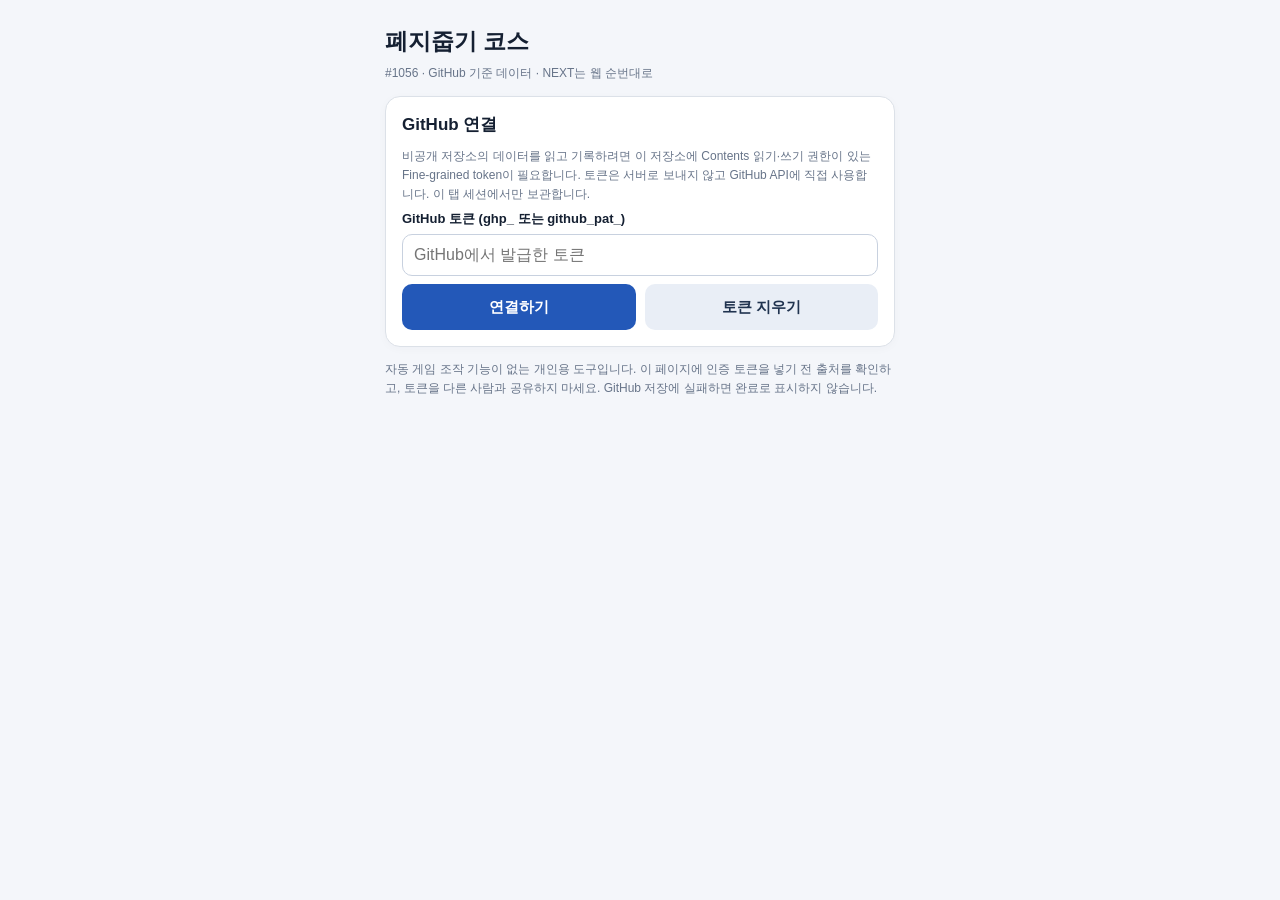
==== index.html @ 21594676 "puzzle-of-z web: hide missing entries and renumber route live while retaining original GitHub event " ====
<!doctype html>
<html lang="ko">
<head>
<meta charset="utf-8">
<meta name="viewport" content="width=device-width,initial-scale=1,viewport-fit=cover">
<meta name="theme-color" content="#142032">
<title>퍼즐 오브 Z · 폐지줍기</title>
<style>
:root {color-scheme:light;--bg:#f4f6fa;--ink:#152032;--muted:#677489;--line:#dce1e8;--accent:#2358b8;--danger:#b33838;--ok:#177449}
* {box-sizing:border-box} body {margin:0;background:var(--bg);color:var(--ink);font:16px/1.45 -apple-system,BlinkMacSystemFont,"Apple SD Gothic Neo",sans-serif}
main {max-width:540px;margin:0 auto;padding:18px 15px 90px} h1{font-size:23px;margin:7px 0 4px} h2{font-size:17px;margin:0 0 10px} p{margin:7px 0}
.muted,small{color:var(--muted);font-size:12px} .panel {background:white;border:1px solid var(--line);border-radius:15px;padding:16px;margin:13px 0;box-shadow:0 2px 10px #10204007}
label {display:block;font-size:13px;font-weight:600;margin-bottom:5px} input,select{width:100%;padding:11px;font-size:16px;border:1px solid #c8d1df;border-radius:10px;background:#fff;color:#182231}
button {cursor:pointer;border:0;border-radius:10px;padding:13px 10px;font-size:15px;font-weight:650;background:var(--accent);color:white;min-height:46px}
button:disabled{opacity:.45;cursor:default} button.secondary{background:#e9eef6;color:#20334f} button.danger{background:#b63f45} button.green{background:#177449}
button.outline{border:1px solid #c5cfdb;background:white;color:#223852}
.row{display:flex;gap:9px;align-items:center} .row>*{flex:1;min-width:0}.col{display:flex;flex-direction:column;gap:6px}
#loginBox input{margin-bottom:8px} #app{display:none}.headerrow{display:flex;justify-content:space-between;gap:5px;align-items:baseline}
.displaynum{font-size:44px;font-weight:790;line-height:1.08;font-variant-numeric:tabular-nums}
.coordinate-grid{display:grid;grid-template-columns:1fr 1fr;gap:10px;margin:13px 0}
.coordinate-grid>div{background:#f1f4fa;border-radius:12px;text-align:center;padding:11px 5px}
.coordinate-grid b{display:block;font-size:42px;font-variant-numeric:tabular-nums;letter-spacing:-1px}
.coordinate-grid span{font-size:13px;color:var(--muted)}
.next-preview{display:flex;align-items:center;justify-content:space-between;gap:8px;padding:10px 12px;margin:9px 0 13px;border:1px solid #dce4ef;border-radius:10px;background:#f7f9fc;color:#40536b;font-variant-numeric:tabular-nums}
.next-preview-label{font-size:12px;font-weight:650;white-space:nowrap}
.next-preview-coords{font-size:15px;font-weight:700;letter-spacing:.1px;text-align:right}
.inforow{display:flex;gap:7px;flex-wrap:wrap;font-size:13px;color:#334962}
.pill{padding:4px 9px;background:#e9eef6;border-radius:99px}
#statusText{font-size:13px;color:#475c74;min-height:20px}
.message{padding:10px;border-radius:10px;background:#eaf1fa;margin:11px 0;font-size:13px;white-space:pre-wrap;word-break:break-word}
.message.error{background:#ffeaea;color:#922b2b} .message.good{background:#e7f7ec;color:#145a30}
input[type=number]{font-variant-numeric:tabular-nums}
details{margin-top:12px} summary{cursor:pointer;font-weight:650;padding:6px 0}
fieldset{border:0;margin:0;padding:0} fieldset:disabled{opacity:.4}
.help{font-size:12px;color:var(--muted);line-height:1.55}
#signedInAs{font-size:12px;color:var(--muted)}.spacer{height:5px} .badge{background:#f0eee6;border-radius:6px;padding:3px 8px;font-size:12px}

.tabbar{display:grid;grid-template-columns:1fr 1fr;gap:8px;margin-top:14px}
.tabbar button{background:#e1e7f0;color:#304461}
.tabbar button.active{background:#2358b8;color:white}
.scout-band-grid{display:grid;grid-template-columns:repeat(5,minmax(0,1fr));gap:8px;margin-top:8px}
.scout-band-grid button{font-size:18px;padding:8px 2px;background:#e9eef6;color:#223852}
.scout-band-grid button.active{background:#2358b8;color:#fff}
.scout-section{margin:16px 0 20px}.scout-section h3{margin:0 0 7px;font-size:17px;padding:9px 0;border-bottom:1px solid var(--line)}
.scout-list{list-style:none;padding:0;margin:0}
.scout-list li{display:flex;align-items:center;justify-content:space-between;gap:10px;border-bottom:1px solid #ecf0f4;padding:10px 2px;font-variant-numeric:tabular-nums}
.scout-list li:last-child{border-bottom:0}
.scout-coord{font-size:16px;font-weight:650}
.scout-detail{font-size:12px;color:var(--muted);text-align:right;overflow-wrap:anywhere}
.scout-subtle{color:var(--muted);font-size:13px;padding:10px 0}
@media(max-width:360px){.coordinate-grid b{font-size:35px}button{font-size:14px;padding:11px 6px}}
</style>
</head>
<body>
<main>
<header><h1>폐지줍기 코스</h1><p class="muted">#1056 · GitHub 기준 데이터 · NEXT는 웹 순번대로</p></header>
<section class="panel" id="loginBox">
 <h2>GitHub 연결</h2>
 <p class="help">비공개 저장소의 데이터를 읽고 기록하려면 이 저장소에 Contents 읽기·쓰기 권한이 있는 Fine-grained token이 필요합니다. 토큰은 서버로 보내지 않고 GitHub API에 직접 사용합니다. 이 탭 세션에서만 보관합니다.</p>
 <label for="token">GitHub 토큰 (ghp_ 또는 github_pat_)</label>
 <input id="token" type="password" placeholder="GitHub에서 발급한 토큰" autocomplete="off" spellcheck="false">
 <div class="row"><button id="login">연결하기</button><button id="forget" class="secondary">토큰 지우기</button></div>
 <div id="loginMsg" class="message" style="display:none"></div>
</section>
<section id="app">
 <nav class="tabbar" aria-label="페이지 선택">
  <button type="button" id="tabRaid" class="active" aria-pressed="true">출정 코스</button>
  <button type="button" id="tabScout" aria-pressed="false">Y구간 수색</button>
 </nav>
 <section class="panel" id="coursePanel">
  <div class="headerrow"><h2>출정 코스</h2><span id="signedInAs"></span></div>
  <label for="courseSelect">코스 선택</label>
  <select id="courseSelect"></select>
  <p id="courseInfo" class="muted"></p>
  <div class="row"><button id="reload" class="secondary">GitHub 새로고침</button><button id="logout" class="outline">연결 해제</button></div>
 </section>
 <section class="panel" id="raidPanel">
  <div class="headerrow">
   <span class="muted">웹 진행 순번</span>
   <span class="badge" id="targetStatus">대기</span>
  </div>
  <div class="headerrow" style="margin-top:3px">
   <strong class="displaynum" id="stepNumber">—</strong>
   <span id="stepTotal" class="muted"></span>
  </div>
  <div class="coordinate-grid">
   <div><span>X 좌표</span><b id="xVal">—</b></div>
   <div><span>Y 좌표</span><b id="yVal">—</b></div>
  </div>
  <div class="inforow">
   <span class="pill" id="star">★—</span>
   <span class="pill" id="distance">거리 —</span>
  </div>
  <p class="muted" id="targetName"></p>
  <div class="next-preview" id="nextPreview" aria-label="다음 순번의 좌표 미리보기">
   <span id="nextPreviewLabel" class="next-preview-label">다음 좌표</span>
   <span id="nextPreviewCoords" class="next-preview-coords">—</span>
  </div>
  <div class="row" style="margin:15px 0">
   <button class="green" id="attacked">공격 완료</button>
   <button class="danger" id="missing">실종</button>
  </div>
  <div class="row">
   <button class="secondary" id="prev">이전</button>
   <button id="next">NEXT</button>
  </div>
  <p class="help">NEXT와 이전은 진행 위치만 저장하고 공격으로 기록하지 않습니다. 실종으로 보고하면 해당 좌표는 즉시 목록에서 제외되고 순번이 자동 정리됩니다. 공격 완료·실종은 GitHub 저장 후 다음 좌표로 이동합니다.</p>
  <details><summary>원하는 웹 순번으로 이동</summary>
   <div class="row"><input id="gotoNumber" type="number" min="1" inputmode="numeric" placeholder="웹 순번"><button id="go">이동</button></div>
  </details>
 </section>
 <section class="panel" id="scoutPanel" style="display:none">
  <h2>Y구간 수색 목록</h2>
  <p class="help">숫자 0~9로 수색 구간을 선택합니다. 각 구간은 Y 20단위로 구분하고, 구간 안에서는 X 오름차순으로 표시합니다. 목록을 보는 것만으로 수색 완료 처리하지 않습니다.</p>
  <label id="scoutBandTitle">수색 구간 선택</label>
  <div id="scoutBands" class="scout-band-grid" role="group" aria-labelledby="scoutBandTitle"></div>
  <p class="muted" id="scoutBandRange"></p>
  <div class="row" style="margin-top:10px">
   <button id="scoutRefresh" class="secondary">목록 새로고침</button>
   <button id="newFromScout">새 농장 등록</button>
  </div>
  <p id="scoutSummary" class="muted"></p>
  <label style="display:flex;gap:8px;align-items:center;font-weight:400;margin:10px 0">
   <input id="scoutShowMissing" type="checkbox" style="width:auto">
   실종 농장도 참고용으로 표시
  </label>
  <div id="scoutList"></div>
 </section>
 <section class="panel" id="registerPanel" style="display:none">
  <h2>새 농장 등록 / 기존 농장 갱신</h2>
  <p class="help">같은 서버에서 정확히 일치하는 닉네임이 하나라면 기존 ID의 좌표 이동으로 자동 갱신합니다. 가까운 좌표도 중복을 확인해 갱신하며, 다른 닉네임의 이웃 농장은 별개로 등록합니다. 신규 농장은 다음 코스 생성 시 반영됩니다.</p>
  <div class="row"><div><label for="newX">X</label><input id="newX" type="number" min="0" max="1023" inputmode="numeric"></div>
  <div><label for="newY">Y</label><input id="newY" type="number" min="0" max="1023" inputmode="numeric"></div></div>
  <div class="row" style="margin-top:8px"><div><label for="newStar">별 등급</label><select id="newStar"><option value="0">★0</option><option value="1">★1</option><option value="2">★2</option><option value="3">★3</option></select></div>
  <div><label for="newDist">거리 (선택)</label><input id="newDist" type="number" min="0" inputmode="numeric" placeholder="자동 추정"></div></div>
  <label for="newName" style="margin-top:8px">닉네임 (선택)</label><input id="newName" placeholder="게임 화면과 정확히 동일하게">
  <details><summary>생산건물 자원량 입력 (선택)</summary>
   <div class="col"><label for="newFood">식량</label><input id="newFood" placeholder="예: 800K"></div>
   <div class="col"><label for="newIron">철</label><input id="newIron" placeholder="예: 90K"></div>
   <div class="col"><label for="newOil">기름</label><input id="newOil" placeholder="예: 23.4K"></div>
   <p class="help">창고 자원과 나무는 제외. 미입력 수치는 추측하지 않습니다.</p>
  </details>
  <button id="register" style="width:100%;margin-top:12px" class="secondary">GitHub에 등록 / 갱신</button>
 </section>
 <div id="statusText"></div>
</section>
<div id="message" class="message" style="display:none"></div>
<p class="help">자동 게임 조작 기능이 없는 개인용 도구입니다. 이 페이지에 인증 토큰을 넣기 전 출처를 확인하고, 토큰을 다른 사람과 공유하지 마세요. GitHub 저장에 실패하면 완료로 표시하지 않습니다.</p>
</main>
<script>
"use strict";
(function(){
const OWNER="JHBahk",REPO="soxl-soxs-trading",BRANCH="game/puzzle-of-z-raid-log",ROOT="game/puzzle-of-z/";
const PATHS={targets:ROOT+"targets.json",config:ROOT+"current-course.json",progress:ROOT+"course-progress.json"};
const $=id=>document.getElementById(id);
let token=sessionStorage.getItem("pz_token")||"", targets=null,config=null,progress=null, route=null,step=1,busy=false,viewMode="raid",scoutIndex=null;
const apiBase="https://api.github.com/repos/"+OWNER+"/"+REPO+"/contents/";
function message(s,kind){const el=$("message");el.textContent=s;el.className="message "+(kind||"");el.style.display="block";}
function loginMessage(s,kind){const el=$("loginMsg");el.textContent=s;el.className="message "+(kind||"");el.style.display="block";}
function kstNow(){const d=new Date(Date.now()+9*3600000);return d.toISOString().slice(0,19)+"+09:00";}
function todayKST(){return kstNow().slice(0,10)}
function bytesFromBase64(b){const binary=atob(b.replace(/\s/g,""));const out=new Uint8Array(binary.length);for(let i=0;i<binary.length;i++)out[i]=binary.charCodeAt(i);return new TextDecoder().decode(out);}
function toBase64(txt){const bytes=new TextEncoder().encode(txt);let binary="";for(let i=0;i<bytes.length;i+=16384)binary+=String.fromCharCode.apply(null,bytes.subarray(i,i+16384));return btoa(binary);}
async function req(path,opts){
 const res=await fetch(apiBase+path+(opts.method==="GET"?"?ref="+encodeURIComponent(BRANCH):""),{
 method:opts.method,
 headers:{"Accept":"application/vnd.github+json","Authorization":"Bearer "+token,"X-GitHub-Api-Version":"2022-11-28","Content-Type":"application/json"},
 body:opts.body?JSON.stringify(opts.body):undefined,
 cache:"no-store"
 });
 if(!res.ok){let err="HTTP "+res.status;try{const detail=await res.json();err+=" "+String(detail.message||"").slice(0,220);}catch(e){};throw Error(err+(res.status===409?" / 다른 곳에서 갱신됐습니다. 새로고침 후 다시 실행하세요.":""));}
 return res.json();
}
async function read(path){const v=await req(path,{method:"GET"});if(typeof v.content!=="string")throw Error("GitHub 파일 형식이 예상과 다릅니다: "+path);return {sha:v.sha,value:JSON.parse(bytesFromBase64(v.content))};}
async function update(path,oldSha,value,summary){
 const resp=await req(path,{method:"PUT",body:{message:"puzzle-of-z web: "+summary,content:toBase64(JSON.stringify(value,null,2)+"\n"),sha:oldSha,branch:BRANCH}});
 if(!resp.content||!resp.commit)throw Error("GitHub 응답에 저장 확인 정보가 없습니다.");
 const check=await read(path);
 if(check.sha!==resp.content.sha)throw Error("저장 뒤 다른 변경을 감지했습니다. 새로고침해주세요.");
 return check;
}
function active(){if(!config)return null;return config.routes.find(r=>r.route_id===route?.route_id);}
function currentData(atStep=step){
 if(!targets||!route||atStep<1||atStep>route.web_order_numbers.length)return null;
 const oldNumber=route.web_order_numbers[atStep-1];
 const history=targets.value.recommendation_history.find(h=>h.route_id===route.route_id);
 if(!history)throw Error("기존 추천 기록이 없습니다: "+route.route_id);
 const entry=history.numbered_targets.find(e=>e.number===oldNumber);
 if(!entry)throw Error("코스 번호가 일치하지 않습니다: "+oldNumber);
 const target=targets.value.targets.find(t=>t.id===entry.target_id);
 if(!target)throw Error("대상 ID를 찾을 수 없습니다: "+entry.target_id);
 return {oldNumber,entry,target,history};
}
function availableWebSteps(){
 if(!targets||!route)return [];
 const h=targets.value.recommendation_history.find(item=>item.route_id===route.route_id);
 if(!h)return [];
 const skipped=new Set((h.skipped_targets||[]).filter(s=>!s.invalidated).map(s=>s.number));
 const byNumber=new Map(h.numbered_targets.map(item=>[item.number,item.target_id]));
 const byId=new Map(targets.value.targets.map(t=>[t.id,t]));
 return route.web_order_numbers.map((n,i)=>({number:n,rawStep:i+1})).filter(item=>{
  const t=byId.get(byNumber.get(item.number));
  return t&&t.coordinate_status!=="missing_at_last_known_location"&&t.coordinate_status!=="excluded_active_player"&&!t.excluded_from_raid_recommendations&&!skipped.has(item.number);
 }).map(item=>item.rawStep);
}
function nearestVisibleStep(rawStep){
 const valid=availableWebSteps();
 return valid.find(n=>n>=rawStep)||valid[valid.length-1]||1;
}
function nextVisibleStep(rawStep){
 return availableWebSteps().find(n=>n>rawStep)||null;
}
function prevVisibleStep(rawStep){
 const before=availableWebSteps().filter(n=>n<rawStep);
 return before.length?before[before.length-1]:null;
}
function displayedStep(rawStep){
 const position=availableWebSteps().indexOf(rawStep);
 return position===-1?null:position+1;
}
function status(d){
 if(d.target.coordinate_status==="missing_at_last_known_location"||d.history.skipped_targets?.some(x=>x.number===d.oldNumber))return "실종";
 if(d.target.excluded_from_raid_recommendations||d.target.coordinate_status==="excluded_active_player")return "활동 유저";
 if(d.history.completed_targets?.some(x=>x.number===d.oldNumber&&!x.invalidated))return "공격 완료";
 return "미진행";
}
function render(){
 const valid=availableWebSteps();
 if(!valid.length){
  $("stepNumber").textContent="—";$("stepTotal").textContent="/ 0";
  $("xVal").textContent="—";$("yVal").textContent="—";
  $("targetStatus").textContent="코스 완료";$("nextPreviewLabel").textContent="다음 좌표";$("nextPreviewCoords").textContent="없음";
  $("attacked").disabled=true;$("missing").disabled=true;$("prev").disabled=true;$("next").disabled=true;
  $("courseInfo").textContent="이 코스에 남은 대상이 없습니다.";
  return;
 }
 if(!valid.includes(step))step=nearestVisibleStep(step);
 const d=currentData();if(!d)return;
 const shown=valid.indexOf(step)+1;
 $("stepNumber").textContent=String(shown);$("stepTotal").textContent="/ "+valid.length;
 $("xVal").textContent=d.target.x;$("yVal").textContent=d.target.y;
 $("star").textContent="★"+(d.target.star_tier??d.entry.star_tier??0);
 $("distance").textContent="거리 "+(d.target.distance??"—");
 $("targetName").textContent=d.target.nickname?d.target.nickname+" · "+d.target.id:d.target.id;
 const nextRaw=valid[shown]??null;
 const upcoming=nextRaw?currentData(nextRaw):null;
 $("nextPreviewLabel").textContent=upcoming?"다음 "+(shown+1)+"번":"마지막 좌표";
 $("nextPreviewCoords").textContent=upcoming?"X "+upcoming.target.x+" · Y "+upcoming.target.y:"다음 좌표 없음";
 $("targetStatus").textContent=status(d);
 $("attacked").disabled=busy||status(d)!=="미진행";
 $("missing").disabled=busy||status(d)==="실종"||status(d)==="활동 유저";
 $("prev").disabled=busy||shown<=1;$("next").disabled=busy||shown>=valid.length;
 $("courseInfo").textContent="웹 순번 "+shown+" / "+valid.length+" · 실종·활동 유저는 자동 제외";
 $("statusText").textContent="GitHub와 동기화됨 · NEXT는 공격이 아님";
 $("go").disabled=busy;$("register").disabled=busy;$("reload").disabled=busy;
}
function setBusy(v){busy=v;const d=targets&&route?currentData():null;if(d)render();$("login").disabled=v;}
function showApp(){ $("app").style.display="block";$("loginBox").style.display="none"; }
function setTab(mode){
 viewMode=mode==="scout"?"scout":"raid";
 $("tabRaid").classList.toggle("active",viewMode==="raid");
 $("tabScout").classList.toggle("active",viewMode==="scout");
 $("tabRaid").setAttribute("aria-pressed",String(viewMode==="raid"));
 $("tabScout").setAttribute("aria-pressed",String(viewMode==="scout"));
 $("coursePanel").style.display=viewMode==="raid"?"block":"none";
 $("raidPanel").style.display=viewMode==="raid"?"block":"none";
 $("scoutPanel").style.display=viewMode==="scout"?"block":"none";
 $("registerPanel").style.display=viewMode==="scout"?"block":"none";
 if(viewMode==="scout")renderScout();
}
function scoutBounds(index){
 if(!Number.isInteger(index)||index<0||index>9)throw Error("수색 구간은 0~9입니다.");
 const start=index*100+1;
 return [start,index===9?1023:(index+1)*100];
}
function scoutIndexForBand(value){
 const start=Number(String(value||"1-100").split("-")[0]);
 return Math.min(9,Math.max(0,Math.floor((Math.max(start||1,1)-1)/100)));
}
function initScoutBand(){
 if(!targets)return;
 const plan=targets.value.scouting_progress?.missing_target_rescan_plan||{};
 if(!Number.isInteger(scoutIndex)||scoutIndex<0||scoutIndex>9)
  scoutIndex=scoutIndexForBand(plan.next_band);
 const container=$("scoutBands");
 container.replaceChildren();
 for(let i=0;i<10;i++){
  const button=document.createElement("button");
  const [start,end]=scoutBounds(i);
  button.type="button";
  button.textContent=String(i);
  button.title="Y "+start+"~"+end;
  button.className=i===scoutIndex?"active":"";
  button.setAttribute("aria-pressed",String(i===scoutIndex));
  button.onclick=()=>{scoutIndex=i;initScoutBand();renderScout();};
  container.appendChild(button);
 }
 const [start,end]=scoutBounds(scoutIndex);
 $("scoutBandRange").textContent="선택 "+scoutIndex+"번: Y "+start+"~"+end;
}
function starFromOil(v){
 if(v==null)return 0;
 const match=String(v).replace(/,/g,"").replace(/\s/g,"").match(/^(\d+(?:\.\d+)?)(천|K|k|만|M|m)?$/);
 if(!match)return 0;
 const mult={천:1000,K:1000,k:1000,만:10000,M:1000000,m:1000000};
 const oil=Number(match[1])*(mult[match[2]]||1);
 return oil>=24000?3:oil>=18000?2:oil>=12000?1:0;
}
function renderScout(){
 if(!targets||scoutIndex===null)return;
 const [start,end]=scoutBounds(scoutIndex);
 const data=targets.value,plan=data.scouting_progress?.missing_target_rescan_plan||{};
 const completed=new Set((plan.completed_bands||[]).map(x=>x.range));
 const includeMissing=$("scoutShowMissing").checked;
 const acceptable=data.targets.filter(t=>Number.isInteger(t.x)&&Number.isInteger(t.y)&&t.y>=start&&t.y<=end&&!t.excluded_from_raid_recommendations&&t.coordinate_status!=="excluded_active_player"&&(includeMissing||t.coordinate_status!=="missing_at_last_known_location"));
 const root=$("scoutList");root.replaceChildren();
 const complete=scoutIndex===9?(completed.has("901-1000")&&completed.has("1001-1023")):completed.has(start+"-"+end);
 const isNext=scoutIndexForBand(plan.next_band)===scoutIndex;
 $("scoutSummary").textContent="Y "+start+"~"+end+" · 등록된 농장 "+acceptable.length+"곳"+(complete?" · 수색 완료":" · 완료 보고 전")+(isNext?" · 다음 수색 대상":"");
 let ordinal=0;
 for(let bottom=start;bottom<=end;bottom+=20){
  const top=Math.min(end,bottom+19);
  const group=acceptable.filter(t=>t.y>=bottom&&t.y<=top).sort((a,b)=>a.x-b.x||a.y-b.y||a.id.localeCompare(b.id));
  const section=document.createElement("section");section.className="scout-section";
  const heading=document.createElement("h3");heading.textContent="Y "+bottom+"~"+top+" ("+group.length+"곳)";section.appendChild(heading);
  if(!group.length){const p=document.createElement("p");p.className="scout-subtle";p.textContent="등록된 정상 농장 없음";section.appendChild(p);}
  else{
   const list=document.createElement("ul");list.className="scout-list";
   for(const t of group){
    ordinal++;
    const item=document.createElement("li");
    const coords=document.createElement("span");coords.className="scout-coord";coords.textContent=ordinal+". ("+t.x+", "+t.y+")";
    const status=document.createElement("span");status.className="scout-detail";
    status.textContent="★"+Math.max(t.star_tier??0,starFromOil(t.resources?.oil))+(t.coordinate_status==="missing_at_last_known_location"?" · 실종":"");
    item.append(coords,status);list.appendChild(item);
   }
   section.appendChild(list);
  }
  root.appendChild(section);
 }
}
async function loadAll(){
 targets=await read(PATHS.targets);config=(await read(PATHS.config)).value;progress=await read(PATHS.progress);
 const list=config.routes;
 $("courseSelect").replaceChildren();
 for(const c of list){const opt=document.createElement("option");opt.value=c.route_id;opt.textContent=c.label;$("courseSelect").append(opt);}
 const saved=progress.value.active_route_id;
 route=list.find(c=>c.route_id===saved)||list[0];$("courseSelect").value=route.route_id;
 const entry=progress.value.courses?.[route.route_id];
 step=Math.min(route.web_order_numbers.length,Math.max(1,Number(entry?.current_step)||1));
 step=nearestVisibleStep(step);
 showApp();render();initScoutBand();renderScout();setTab(viewMode);
}
async function connect(){
 if(busy)return;
 const input=$("token").value.trim();if(input)token=input;
 if(!token){loginMessage("토큰을 입력해주세요.","error");return;}
 setBusy(true);try{await loadAll();sessionStorage.setItem("pz_token",token);$("token").value="";message("GitHub 연결 완료. 기준 데이터와 코스를 불러왔습니다.","good");}catch(e){loginMessage("연결 실패: "+e.message,"error");}finally{setBusy(false);}
}
function forget(){sessionStorage.removeItem("pz_token");token="";$("token").value="";targets=null;config=null;progress=null;route=null;$("app").style.display="none";$("loginBox").style.display="block";loginMessage("세션 토큰을 삭제했습니다.","good");}
async function saveStep(nextStep){
 if(nextStep<1||nextStep>route.web_order_numbers.length)return;
 const live=await read(PATHS.progress);
 const p=live.value;
 if(!p.courses)p.courses={};
 p.courses[route.route_id]={current_step:nextStep,current_number:route.web_order_numbers[nextStep-1],updated_at_kst:kstNow()};
 p.active_route_id=route.route_id;
 const stored=await update(PATHS.progress,live.sha,p,"move route cursor "+nextStep);
 if(stored.value.courses[route.route_id]?.current_step!==nextStep)throw Error("진행 번호 검증 실패");
 progress=stored;step=nextStep;render();
}
async function move(n){
 if(busy)return;setBusy(true);
 try{await saveStep(n);message("현재 웹 순번 "+(displayedStep(n)??n)+"번 저장 완료.","good");}
 catch(e){message("진행 위치 저장 실패: "+e.message,"error");}
 finally{setBusy(false);}
}
async function switchCourse(){
 if(busy)return;const choice=config.routes.find(c=>c.route_id===$("courseSelect").value);
 if(!choice)return;route=choice;
 const p=progress.value.courses?.[choice.route_id];step=Math.min(choice.web_order_numbers.length,Math.max(1,Number(p?.current_step)||1));step=nearestVisibleStep(step);render();
 try{await saveStep(step);}catch(e){message("코스 선택을 저장하지 못했습니다: "+e.message,"error");}
}
async function report(kind){
 if(busy)return;
 const old=currentData();
 if(kind==="raid"&&!confirm("실제로 공격을 완료했나요?\nX "+old.target.x+" / Y "+old.target.y+"\n이 작업은 GitHub 공격 횟수를 1회 증가시킵니다."))return;
 if(kind==="missing"&&!confirm("이 좌표가 실제로 사라졌나요?\nX "+old.target.x+" / Y "+old.target.y+"\nGitHub에 실종으로 기록합니다."))return;
 setBusy(true);
 try{
  const live=await read(PATHS.targets), data=live.value;
  const t=data.targets.find(x=>x.id===old.entry.target_id);
  const h=data.recommendation_history.find(x=>x.route_id===route.route_id);
  if(!t||!h)throw Error("대상 또는 추천 이력이 변경됐습니다.");
  if(t.x!==old.target.x||t.y!==old.target.y)throw Error("농장 좌표가 변경됐습니다. 새로고침 후 확인하세요.");
  const at=kstNow(),num=old.oldNumber;
  if(kind==="raid"){
   if(t.coordinate_status==="missing_at_last_known_location"||t.excluded_from_raid_recommendations||t.coordinate_status==="excluded_active_player")throw Error("실종 또는 활동 유저는 공격 완료할 수 없습니다.");
   if(h.completed_targets?.some(x=>x.number===num&&!x.invalidated))throw Error("이 코스에서 이미 공격 완료된 대상입니다.");
   const today=todayKST();
   const daily=data.raid_history.filter(x=>x.target_id===t.id&&!x.invalidated&&(x.raid_date_kst===today||x.raided_at_kst?.slice(0,10)===today)).length;
   if(daily>=2)throw Error("이 농장은 오늘 이미 2회 공격한 기록이 있습니다.");
   data.raid_history.push({target_id:t.id,raided_at_kst:at,raid_date_kst:today,coordinate_raw:t.coordinate_raw,source:"user_confirmed_web",route_id:route.route_id,route_number:num,web_step:step,timestamp_basis:"web_confirmation_report_time_not_actual_attack_time"});
   t.raid_count=(t.raid_count||0)+1;t.last_raided_at_kst=at;t.visit_status="completed";t.last_raid_timestamp_basis="web_confirmation_report_time_not_actual_attack_time";
   if(!h.completed_targets)h.completed_targets=[];
   h.completed_targets.push({number:num,target_id:t.id,confirmed_at_kst:at,timestamp_basis:"web_confirmation_report_time_not_actual_attack_time",web_step:step});
  } else {
   if(t.excluded_from_raid_recommendations||t.coordinate_status==="excluded_active_player")throw Error("활동 유저는 실종으로 바꾸지 않습니다.");
   if(t.coordinate_status==="missing_at_last_known_location")throw Error("이미 실종 처리된 농장입니다.");
   t.coordinate_status="missing_at_last_known_location";t.missing_reported_at_kst=at;t.last_missing_confirmed_at_kst=at;
   t.notes=(t.notes||"")+"\n"+at+" 웹페이지로 사용자 실종 신고. 원래 코스 #"+num+", 웹 순번 #"+step+". 실제 공격 없음.";
   const plan=data.scouting_progress.missing_target_rescan_plan;
   if(!plan.missing_target_ids.includes(t.id))plan.missing_target_ids.push(t.id);
   plan.missing_count=data.targets.filter(x=>x.coordinate_status==="missing_at_last_known_location").length;
   if("current_missing_count" in plan)plan.current_missing_count=plan.missing_count;
   plan.updated_at_kst=at;
   if(!h.skipped_targets)h.skipped_targets=[];
   if(!h.skipped_targets.some(x=>x.number===num))h.skipped_targets.push({number:num,target_id:t.id,coordinate_raw:t.coordinate_raw,reason:"missing_at_last_known_location",confirmed_at_kst:at,web_step:step,notes:"User confirmed missing via web; no new raid."});
  }
  h.last_progress_at_kst=at;
  const v=await update(PATHS.targets,live.sha,data,kind+" "+t.id+" #"+num);
  const updated=v.value.targets.find(x=>x.id===t.id);
  if(kind==="raid"&&updated.raid_count!==t.raid_count)throw Error("저장 검증 중 공격 횟수 불일치");
  if(kind==="missing"&&updated.coordinate_status!=="missing_at_last_known_location")throw Error("실종 상태 검증 실패");
  targets=v;
  const next=nextVisibleStep(step);
  if(next!==null){
   try{await saveStep(next);message((kind==="raid"?"공격":"실종")+" 기록 저장 완료. 다음 웹 순번 "+displayedStep(next)+"번.","good");}
   catch(e){message("공격/실종 기록은 GitHub에 저장됐지만 진행 위치 저장은 실패했습니다. NEXT를 눌러주세요. "+e.message,"error");}
  }else{
   if(kind==="missing"){
    const last=availableWebSteps().at(-1);
    if(last!==undefined){try{await saveStep(last);}catch(e){message("실종 기록은 저장됐으나 마지막 위치 저장 실패: "+e.message,"error");}}
   }
   render();message((kind==="raid"?"공격":"실종")+" 기록 저장 완료. 마지막 좌표입니다.","good");
  }
 }catch(e){message("GitHub 기록 실패: "+e.message,"error");}
 finally{setBusy(false);}
}
async function register(){
 if(busy)return;
 const xv=$("newX").value,yv=$("newY").value,x=Number(xv),y=Number(yv);
 if(!xv||!yv||!Number.isInteger(x)||!Number.isInteger(y)||x<0||y<0||x>1023||y>1023){message("X/Y 좌표를 0~1023 정수로 입력해주세요.","error");return;}
 const nickname=$("newName").value.trim(),tier=Number($("newStar").value),dist=$("newDist").value.trim();
 if(!Number.isInteger(tier)||tier<0||tier>3){message("별 등급을 선택해주세요.","error");return;}
 if(dist&&(!Number.isFinite(Number(dist))||Number(dist)<0)){message("거리 값이 올바르지 않습니다.","error");return;}
 const resourceInput={food:$("newFood").value.trim()||null,iron:$("newIron").value.trim()||null,oil:$("newOil").value.trim()||null};
 if(!confirm("농장 좌표를 등록하거나 기존 농장을 갱신할까요?\n("+x+", "+y+") ★"+tier+(nickname?"\n"+nickname:"")+"\n기존 닉네임·좌표를 먼저 대조합니다."))return;
 setBusy(true);
 try{
  const live=await read(PATHS.targets),data=live.value;
  const sameNick=nickname?data.targets.filter(t=>t.nickname===nickname&&(t.server==="1056"||t.server==null)):[];
  if(sameNick.length>1)throw Error("정확히 같은 닉네임의 농장이 여러 개입니다: "+sameNick.map(t=>t.id+" ("+t.x+","+t.y+")").join(", ")+". 자동 병합하지 않고 확인이 필요합니다.");
  const close=data.targets.filter(t=>Math.abs(t.x-x)<=2&&Math.abs(t.y-y)<=2&&t.server!=="other"&&(t.server==="1056"||t.server==null));
  if(sameNick.length===1&&close.some(t=>t.id!==sameNick[0].id))throw Error("새 좌표 주변에 다른 농장이 있습니다: "+close.map(t=>t.id+" ("+t.x+","+t.y+")").join(", ")+". 기존 동일 닉네임 농장과 어느 쪽인지 확인이 필요합니다.");
  let existing=sameNick[0]||null;
  if(!existing){
   const compatible=close.filter(t=>!nickname||!t.nickname||t.nickname===nickname);
   if(compatible.length>1)throw Error("가까운 농장이 여러 개입니다: "+compatible.map(t=>t.id+" ("+t.x+","+t.y+")").join(", ")+". 중복 확인이 필요합니다.");
   if(compatible.length===1)existing=compatible[0];
   if(!existing&&close.some(t=>t.x===x&&t.y===y))throw Error("완전히 같은 좌표에 다른 닉네임 농장이 등록되어 있습니다. 확인이 필요합니다.");
  }
  const now=kstNow();
  const player=data.player_coordinate||{x:294,y:540};
  const calculated=Math.ceil(Math.hypot(x-player.x,y-player.y));
  let id,action;
  if(existing){
   if(existing.excluded_from_raid_recommendations===true||existing.coordinate_status==="excluded_active_player")
    throw Error("활동 중인 유저로 제외된 "+existing.id+"입니다. 자동 재활성화하지 않습니다.");
   const priorX=existing.x,priorY=existing.y,relocated=priorX!==x||priorY!==y;
   const wasMissing=existing.coordinate_status==="missing_at_last_known_location";
   if(relocated){
    const oldPosition={
     x:priorX,y:priorY,coordinate_raw:existing.coordinate_raw,server:existing.server,
     distance:existing.distance,resources:existing.resources?{...existing.resources}:{food:null,iron:null,oil:null},
     hq_level:existing.hq_level??null,last_seen_at_kst:existing.last_seen_at_kst||null,
     status:existing.coordinate_status||null,
     reported_missing_at_kst:existing.missing_reported_at_kst||null,
     last_missing_confirmed_at_kst:existing.last_missing_confirmed_at_kst||null,
     moved_at_kst:null,new_location_observed_at_kst:now,
     source:"web_exact_unique_nickname_or_near_coordinate",
     notes:"실제 이동 시각은 알 수 없으며 이전 자원량은 새 좌표의 자원량으로 사용하지 않습니다."
    };
    if(existing.missing_reconfirmed_at_kst)oldPosition.missing_reconfirmed_at_kst=existing.missing_reconfirmed_at_kst;
    existing.coordinate_history=[...(existing.coordinate_history||[]),oldPosition];
   }
   existing.x=x;existing.y=y;existing.server="1056";
   existing.coordinate_raw="S:1056 X:"+x+" Y:"+y;
   if(dist){existing.distance=Number(dist);existing.distance_basis="user_observed_game_distance";}
   else if(relocated||!Number.isFinite(existing.distance)){existing.distance=calculated;existing.distance_basis="estimated_straight_line_from_player_coordinate_after_move";}
   if(nickname&&!existing.nickname)existing.nickname=nickname;
   existing.star_tier=Math.max(existing.star_tier??0,starFromOil(existing.resources?.oil),tier);
   if(relocated)existing.resources={food:null,iron:null,oil:null};
   if(!existing.resources)existing.resources={food:null,iron:null,oil:null};
   for(const key of ["food","iron","oil"])if(resourceInput[key]!==null)existing.resources[key]=resourceInput[key];
   existing.star_tier=Math.max(existing.star_tier,tier,starFromOil(existing.resources?.oil));
   existing.last_seen_at_kst=now;
   if(relocated)existing.coordinate_status="relocated_confirmed";
   else if(wasMissing)existing.coordinate_status="confirmed_at_original_location";
   if(wasMissing){
    for(const key of ["missing_reported_at_kst","last_missing_confirmed_at_kst","missing_reconfirmed_at_kst"])delete existing[key];
    const plan=data.scouting_progress?.missing_target_rescan_plan;
    if(plan){
     plan.missing_target_ids=(plan.missing_target_ids||[]).filter(id=>id!==existing.id);
     plan.missing_count=plan.missing_target_ids.length;
     plan.current_missing_count=plan.missing_target_ids.length;
     plan.updated_at_kst=now;
     plan.notes=(plan.notes||"")+"\n"+now+": "+existing.id+" 닉네임·좌표로 재발견, 현재 실종 해제. 과거 실종 기록 보존.";
    }
   }
   existing.notes=(existing.notes||"")+"\n"+now+": 웹 좌표 "+(relocated?"이동 확인":"갱신")+" ("+priorX+","+priorY+") → ("+x+","+y+") ★"+tier+(dist?" 거리 "+dist:"")+". 과거 공격 이력 보존. 신규 공격 기록 없음.";
   id=existing.id;action=relocated?"이동 갱신":"정보 갱신";
  }else{
   const allIds=[...data.targets.map(t=>t.id),...(data.retired_target_ids||[])];
   const maxId=Math.max(0,...allIds.map(z=>Number(String(z).replace(/^PZ/,""))||0));
   id="PZ"+String(maxId+1).padStart(4,"0");
   const rec={id,coordinate_raw:"S:1056 X:"+x+" Y:"+y,x,y,server:"1056",
    distance:dist?Number(dist):calculated,
    distance_basis:dist?"user_observed_game_distance":"estimated_straight_line_from_player_coordinate",
    hq_level:null,resources:resourceInput,nickname:nickname||null,
    star_tier:Math.max(tier,starFromOil(resourceInput.oil)),
    first_seen_at_kst:now,last_seen_at_kst:now,last_raided_at_kst:null,raid_count:0,
    notes:"웹에서 신규 등록. 거리 "+(dist?"사용자 입력":"지휘센터 직선거리 추정")+". 자원 미입력값은 null."};
   data.targets.push(rec);action="신규 등록";
  }
  const verified=await update(PATHS.targets,live.sha,data,"web "+action+" "+id);
  const check=verified.value.targets.find(t=>t.id===id&&t.x===x&&t.y===y);
  if(!check)throw Error("등록/갱신 검증 실패");
  targets=verified;
  for(const key of ["newX","newY","newDist","newName","newFood","newIron","newOil"])$(key).value="";
  renderScout();render();
  message(id+" ("+x+", "+y+") "+action+" 완료. GitHub 저장 확인했으며 수색 목록에도 반영됐습니다.","good");
 }catch(e){message("등록/갱신 실패: "+e.message,"error");}
 finally{setBusy(false);}
}
$("login").onclick=connect;$("forget").onclick=forget;$("logout").onclick=forget;
$("tabRaid").onclick=()=>setTab("raid");$("tabScout").onclick=()=>setTab("scout");
$("scoutShowMissing").onchange=renderScout;
$("scoutRefresh").onclick=async()=>{if(busy)return;setBusy(true);try{targets=await read(PATHS.targets);initScoutBand();renderScout();message("수색 목록을 GitHub 최신 데이터로 갱신했습니다.","good");}catch(e){message("수색 목록 갱신 실패: "+e.message,"error");}finally{setBusy(false);}};
$("newFromScout").onclick=()=>{$("registerPanel").scrollIntoView({behavior:"smooth",block:"start"});$("newX").focus({preventScroll:true});};
$("prev").onclick=()=>{const prev=prevVisibleStep(step);if(prev!==null)move(prev);};
$("next").onclick=()=>{const next=nextVisibleStep(step);if(next!==null)move(next);};
$("attacked").onclick=()=>report("raid");$("missing").onclick=()=>report("missing");
$("reload").onclick=async()=>{if(busy)return;setBusy(true);try{await loadAll();message("최신 GitHub 데이터로 동기화 완료.","good");}catch(e){message("새로고침 실패: "+e.message,"error");}finally{setBusy(false);}};
$("courseSelect").onchange=switchCourse;
$("go").onclick=()=>{const n=Number($("gotoNumber").value),valid=availableWebSteps();if(!Number.isInteger(n)||n<1||n>valid.length)return message("올바른 웹 순번(1~"+valid.length+")을 입력해주세요.","error");move(valid[n-1]);};
$("register").onclick=register;
if(token){$("token").value=token;connect();}
})();
</script>
</body>
</html>
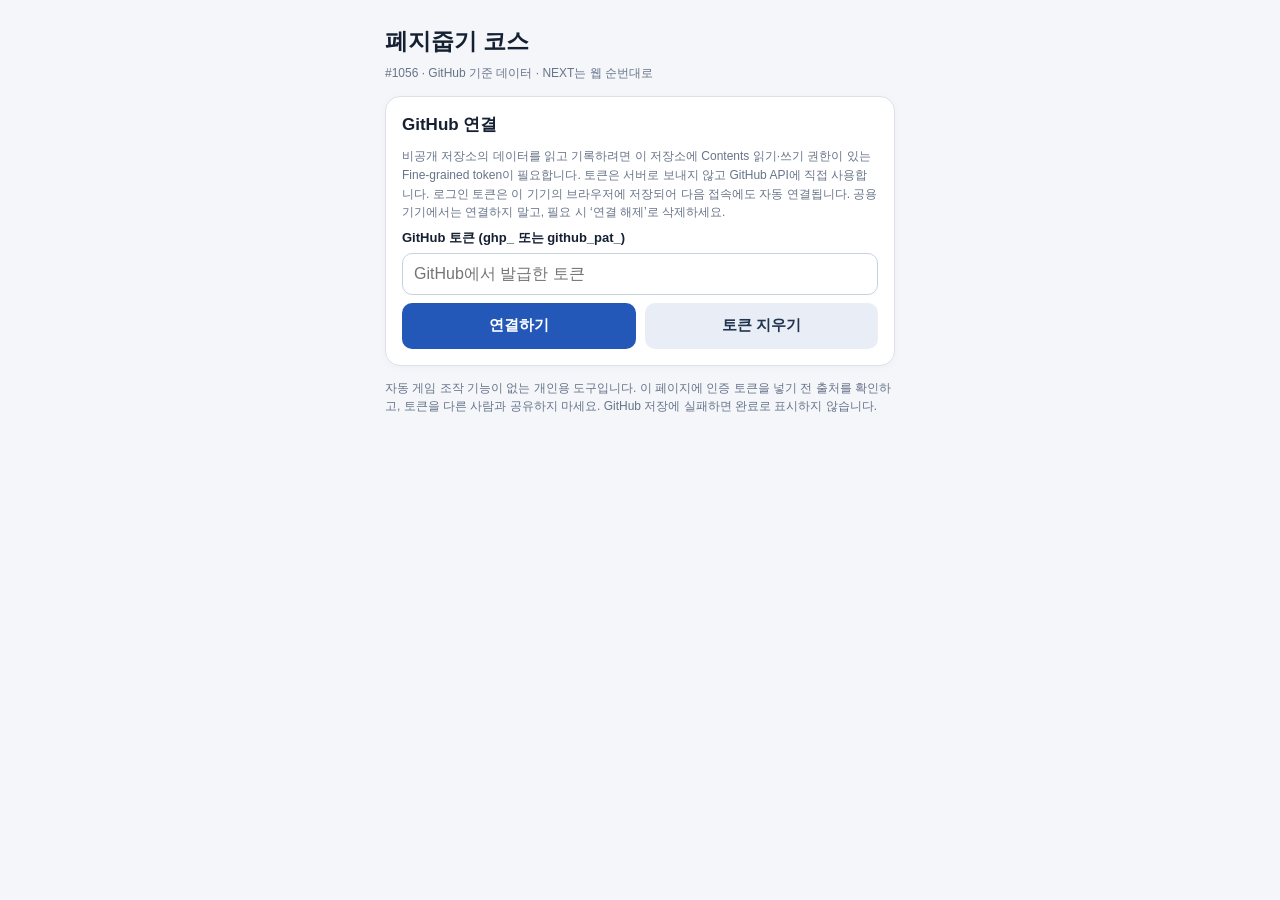
==== commit 3dd14763: "Puzzle of Z web: persist raid course GitHub login across browser sessions" ====
--- a/index.html
+++ b/index.html
@@ -41,13 +41,25 @@
 .scout-band-grid{display:grid;grid-template-columns:repeat(5,minmax(0,1fr));gap:8px;margin-top:8px}
 .scout-band-grid button{font-size:18px;padding:8px 2px;background:#e9eef6;color:#223852}
 .scout-band-grid button.active{background:#2358b8;color:#fff}
-.scout-section{margin:16px 0 20px}.scout-section h3{margin:0 0 7px;font-size:17px;padding:9px 0;border-bottom:1px solid var(--line)}
+.scout-section{margin:8px 0 10px}
+.scout-section h3{margin:0 0 2px;font-size:14px;line-height:1.3;padding:4px 0;border-bottom:1px solid var(--line);color:#2358b8;font-weight:750}
 .scout-list{list-style:none;padding:0;margin:0}
-.scout-list li{display:flex;align-items:center;justify-content:space-between;gap:10px;border-bottom:1px solid #ecf0f4;padding:10px 2px;font-variant-numeric:tabular-nums}
+.scout-list li{display:flex;align-items:center;justify-content:space-between;gap:6px;min-height:44px;border-bottom:1px solid #ecf0f4;padding:3px 2px;font-variant-numeric:tabular-nums}
 .scout-list li:last-child{border-bottom:0}
-.scout-coord{font-size:16px;font-weight:650}
-.scout-detail{font-size:12px;color:var(--muted);text-align:right;overflow-wrap:anywhere}
-.scout-subtle{color:var(--muted);font-size:13px;padding:10px 0}
+.scout-list li.is-bust{background:#fff0f1;border-left:4px solid #ac3244;padding-left:5px}
+.scout-list li.is-bust .scout-coord,.scout-list li.is-bust .scout-detail{color:#a42f3c}
+.scout-list li.is-missing{opacity:.72;background:#f5f6f7}
+.scout-coord{flex:1;min-width:0;font-size:15px;font-weight:650;letter-spacing:-.35px;white-space:nowrap}
+.scout-action{display:flex;flex:0 0 auto;flex-direction:row;align-items:center;gap:6px}
+.scout-detail{flex:0 0 63px;width:63px;font-size:12px;line-height:1.2;color:var(--muted);text-align:center;overflow-wrap:anywhere}
+.scout-action button{flex:0 0 76px;width:76px;min-height:38px;padding:5px 6px;border-radius:8px;font-size:12px;line-height:1.25;white-space:nowrap}
+.scout-legend{display:flex;gap:7px;flex-wrap:wrap;margin:8px 0;font-size:12px}
+.scout-legend span{padding:4px 8px;border-radius:7px;background:#edf1f7;color:#44566e}
+.scout-legend .is-bust{background:#fff0f1;color:#a42f3c}
+#scoutSaving{font-size:12px;line-height:1.5;white-space:pre-wrap}
+.scout-subtle{color:var(--muted);font-size:12px;padding:3px 0}
+@media(max-width:380px){.scout-coord{font-size:14px}.scout-action{gap:4px}.scout-detail{flex-basis:56px;width:56px;font-size:11px}.scout-action button{flex-basis:72px;width:72px;padding:5px 4px}}
+@media(max-width:330px){.scout-coord{font-size:13px}.scout-detail{flex-basis:46px;width:46px}.scout-action button{flex-basis:68px;width:68px;font-size:11px}}
 @media(max-width:360px){.coordinate-grid b{font-size:35px}button{font-size:14px;padding:11px 6px}}
 </style>
 </head>
@@ -56,7 +68,7 @@
 <header><h1>폐지줍기 코스</h1><p class="muted">#1056 · GitHub 기준 데이터 · NEXT는 웹 순번대로</p></header>
 <section class="panel" id="loginBox">
  <h2>GitHub 연결</h2>
- <p class="help">비공개 저장소의 데이터를 읽고 기록하려면 이 저장소에 Contents 읽기·쓰기 권한이 있는 Fine-grained token이 필요합니다. 토큰은 서버로 보내지 않고 GitHub API에 직접 사용합니다. 이 탭 세션에서만 보관합니다.</p>
+ <p class="help">비공개 저장소의 데이터를 읽고 기록하려면 이 저장소에 Contents 읽기·쓰기 권한이 있는 Fine-grained token이 필요합니다. 토큰은 서버로 보내지 않고 GitHub API에 직접 사용합니다. 로그인 토큰은 이 기기의 브라우저에 저장되어 다음 접속에도 자동 연결됩니다. 공용 기기에서는 연결하지 말고, 필요 시 ‘연결 해제’로 삭제하세요.</p>
  <label for="token">GitHub 토큰 (ghp_ 또는 github_pat_)</label>
  <input id="token" type="password" placeholder="GitHub에서 발급한 토큰" autocomplete="off" spellcheck="false">
  <div class="row"><button id="login">연결하기</button><button id="forget" class="secondary">토큰 지우기</button></div>
@@ -97,50 +109,36 @@
    <span id="nextPreviewCoords" class="next-preview-coords">—</span>
   </div>
   <div class="row" style="margin:15px 0">
-   <button class="green" id="attacked">공격 완료</button>
+   <button class="green" id="attacked">공격 → 다음 좌표</button>
    <button class="danger" id="missing">실종</button>
   </div>
   <div class="row">
    <button class="secondary" id="prev">이전</button>
    <button id="next">NEXT</button>
   </div>
-  <p class="help">NEXT와 이전은 진행 위치만 저장하고 공격으로 기록하지 않습니다. 실종으로 보고하면 해당 좌표는 즉시 목록에서 제외되고 순번이 자동 정리됩니다. 공격 완료·실종은 GitHub 저장 후 다음 좌표로 이동합니다.</p>
+  <p class="help">공격 → 다음 좌표와 NEXT는 진행 순번만 바꾸며 공격 이력·횟수를 기록하지 않습니다. 실종 신고는 GitHub에 실종 상태만 저장하고 해당 농장을 목록에서 제외합니다.</p>
   <details><summary>원하는 웹 순번으로 이동</summary>
    <div class="row"><input id="gotoNumber" type="number" min="1" inputmode="numeric" placeholder="웹 순번"><button id="go">이동</button></div>
   </details>
  </section>
  <section class="panel" id="scoutPanel" style="display:none">
   <h2>Y구간 수색 목록</h2>
-  <p class="help">숫자 0~9로 수색 구간을 선택합니다. 각 구간은 Y 20단위로 구분하고, 구간 안에서는 X 오름차순으로 표시합니다. 목록을 보는 것만으로 수색 완료 처리하지 않습니다.</p>
+  <p class="help">숫자 0~9로 Y 수색 구간을 선택합니다. 구간 내 좌표는 Y 20단위로 묶어 X 오름차순으로 표시합니다. 등록된 농장이 실제로 사라졌다면 해당 줄에서 실종 신고할 수 있습니다.</p>
+  <div class="scout-legend"><span>등록 농장</span><span class="is-bust">꽝별 · 자원 부족</span><span>실종 기록</span></div>
   <label id="scoutBandTitle">수색 구간 선택</label>
   <div id="scoutBands" class="scout-band-grid" role="group" aria-labelledby="scoutBandTitle"></div>
   <p class="muted" id="scoutBandRange"></p>
   <div class="row" style="margin-top:10px">
    <button id="scoutRefresh" class="secondary">목록 새로고침</button>
-   <button id="newFromScout">새 농장 등록</button>
   </div>
   <p id="scoutSummary" class="muted"></p>
+  <p id="scoutSaving" class="muted" style="display:none" role="status" aria-live="polite"></p>
   <label style="display:flex;gap:8px;align-items:center;font-weight:400;margin:10px 0">
    <input id="scoutShowMissing" type="checkbox" style="width:auto">
    실종 농장도 참고용으로 표시
   </label>
   <div id="scoutList"></div>
- </section>
- <section class="panel" id="registerPanel" style="display:none">
-  <h2>새 농장 등록 / 기존 농장 갱신</h2>
-  <p class="help">같은 서버에서 정확히 일치하는 닉네임이 하나라면 기존 ID의 좌표 이동으로 자동 갱신합니다. 가까운 좌표도 중복을 확인해 갱신하며, 다른 닉네임의 이웃 농장은 별개로 등록합니다. 신규 농장은 다음 코스 생성 시 반영됩니다.</p>
-  <div class="row"><div><label for="newX">X</label><input id="newX" type="number" min="0" max="1023" inputmode="numeric"></div>
-  <div><label for="newY">Y</label><input id="newY" type="number" min="0" max="1023" inputmode="numeric"></div></div>
-  <div class="row" style="margin-top:8px"><div><label for="newStar">별 등급</label><select id="newStar"><option value="0">★0</option><option value="1">★1</option><option value="2">★2</option><option value="3">★3</option></select></div>
-  <div><label for="newDist">거리 (선택)</label><input id="newDist" type="number" min="0" inputmode="numeric" placeholder="자동 추정"></div></div>
-  <label for="newName" style="margin-top:8px">닉네임 (선택)</label><input id="newName" placeholder="게임 화면과 정확히 동일하게">
-  <details><summary>생산건물 자원량 입력 (선택)</summary>
-   <div class="col"><label for="newFood">식량</label><input id="newFood" placeholder="예: 800K"></div>
-   <div class="col"><label for="newIron">철</label><input id="newIron" placeholder="예: 90K"></div>
-   <div class="col"><label for="newOil">기름</label><input id="newOil" placeholder="예: 23.4K"></div>
-   <p class="help">창고 자원과 나무는 제외. 미입력 수치는 추측하지 않습니다.</p>
-  </details>
-  <button id="register" style="width:100%;margin-top:12px" class="secondary">GitHub에 등록 / 갱신</button>
+  <p class="help">신규 농장·꽝별 등록과 별등급 변경은 게임 정찰 이미지를 채팅에 올려서 처리합니다. 웹에서는 실종 신고만 합니다.</p>
  </section>
  <div id="statusText"></div>
 </section>
@@ -153,7 +151,21 @@
 const OWNER="JHBahk",REPO="soxl-soxs-trading",BRANCH="game/puzzle-of-z-raid-log",ROOT="game/puzzle-of-z/";
 const PATHS={targets:ROOT+"targets.json",config:ROOT+"current-course.json",progress:ROOT+"course-progress.json"};
 const $=id=>document.getElementById(id);
-let token=sessionStorage.getItem("pz_token")||"", targets=null,config=null,progress=null, route=null,step=1,busy=false,viewMode="raid",scoutIndex=null;
+const TOKEN_KEY="pz_token";
+function readSavedToken(){
+ try{return localStorage.getItem(TOKEN_KEY)||sessionStorage.getItem(TOKEN_KEY)||"";}
+ catch(e){try{return sessionStorage.getItem(TOKEN_KEY)||"";}catch(_){return "";}}
+}
+function saveSavedToken(value){
+ try{localStorage.setItem(TOKEN_KEY,value);}
+ catch(e){throw Error("브라우저에 로그인 정보를 저장할 수 없습니다. 저장소 사용 설정을 확인하세요.");}
+ try{sessionStorage.removeItem(TOKEN_KEY);}catch(e){}
+}
+function clearSavedToken(){
+ try{localStorage.removeItem(TOKEN_KEY);}catch(e){}
+ try{sessionStorage.removeItem(TOKEN_KEY);}catch(e){}
+}
+let token=readSavedToken(), targets=null,config=null,progress=null, route=null,step=1,busy=false,viewMode="raid",scoutIndex=null;
 const apiBase="https://api.github.com/repos/"+OWNER+"/"+REPO+"/contents/";
 function message(s,kind){const el=$("message");el.textContent=s;el.className="message "+(kind||"");el.style.display="block";}
 function loginMessage(s,kind){const el=$("loginMsg");el.textContent=s;el.className="message "+(kind||"");el.style.display="block";}
@@ -247,14 +259,14 @@
  $("nextPreviewLabel").textContent=upcoming?"다음 "+(shown+1)+"번":"마지막 좌표";
  $("nextPreviewCoords").textContent=upcoming?"X "+upcoming.target.x+" · Y "+upcoming.target.y:"다음 좌표 없음";
  $("targetStatus").textContent=status(d);
- $("attacked").disabled=busy||status(d)!=="미진행";
+ $("attacked").disabled=busy;
  $("missing").disabled=busy||status(d)==="실종"||status(d)==="활동 유저";
  $("prev").disabled=busy||shown<=1;$("next").disabled=busy||shown>=valid.length;
  $("courseInfo").textContent="웹 순번 "+shown+" / "+valid.length+" · 실종·활동 유저는 자동 제외";
  $("statusText").textContent="GitHub와 동기화됨 · NEXT는 공격이 아님";
- $("go").disabled=busy;$("register").disabled=busy;$("reload").disabled=busy;
-}
-function setBusy(v){busy=v;const d=targets&&route?currentData():null;if(d)render();$("login").disabled=v;}
+ $("go").disabled=busy;$("reload").disabled=busy;
+}
+function setBusy(v){busy=v;const d=targets&&route?currentData():null;if(d)render();if(targets&&scoutIndex!==null)renderScout();$("login").disabled=v;}
 function showApp(){ $("app").style.display="block";$("loginBox").style.display="none"; }
 function setTab(mode){
  viewMode=mode==="scout"?"scout":"raid";
@@ -265,7 +277,6 @@
  $("coursePanel").style.display=viewMode==="raid"?"block":"none";
  $("raidPanel").style.display=viewMode==="raid"?"block":"none";
  $("scoutPanel").style.display=viewMode==="scout"?"block":"none";
- $("registerPanel").style.display=viewMode==="scout"?"block":"none";
  if(viewMode==="scout")renderScout();
 }
 function scoutBounds(index){
@@ -306,6 +317,62 @@
  const oil=Number(match[1])*(mult[match[2]]||1);
  return oil>=24000?3:oil>=18000?2:oil>=12000?1:0;
 }
+function isBust(t){return t.star_tier===-1||t.scouting_result==="no_resources";}
+function scoutTierText(t){
+ if(isBust(t))return "꽝별"+([0,1,2,3].includes(t.star_tier)?" · 과거 ★"+t.star_tier:"");
+ return t.star_tier==null?"별 미지정":"★"+Math.max(t.star_tier,starFromOil(t.resources?.oil));
+}
+async function reportScoutingMissing(id,x,y){
+ if(busy||!targets||!token)return;
+ const initial=targets.value.targets.find(t=>t.id===id);
+ if(!initial||initial.x!==x||initial.y!==y)return message("수색 목록이 변경됐습니다. 새로고침 후 확인해주세요.","error");
+ if(initial.coordinate_status==="missing_at_last_known_location")return message("이미 실종 신고된 농장입니다.","good");
+ if(initial.coordinate_status==="excluded_active_player"||initial.excluded_from_raid_recommendations)return;
+ if(!confirm("이 좌표의 농장이 실제로 사라졌나요?\n"+id+" "+(initial.nickname||"")+"\nX "+x+" / Y "+y+"\nGitHub에 실종만 기록하며 공격 이력은 만들지 않습니다."))return;
+ setBusy(true);$("scoutSaving").textContent=id+" 실종 신고 GitHub 저장 중 · 완료 확인 전에는 페이지를 닫지 마세요.";$("scoutSaving").style.display="block";
+ try{
+  const live=await read(PATHS.targets),data=live.value;
+  const t=data.targets.find(z=>z.id===id);
+  if(!t||t.x!==x||t.y!==y)throw Error("해당 농장 좌표가 이미 바뀌었습니다. 수색 목록을 다시 확인해주세요.");
+  if(t.excluded_from_raid_recommendations||t.coordinate_status==="excluded_active_player")throw Error("활동 유저는 실종 처리할 수 없습니다.");
+  if(t.coordinate_status!=="missing_at_last_known_location"){
+   const at=kstNow();
+   t.coordinate_status="missing_at_last_known_location";
+   t.missing_reported_at_kst=at;t.last_missing_confirmed_at_kst=at;
+   t.notes=(t.notes||"")+"\n"+at+": 웹 Y구간 수색에서 사용자 실종 신고. 기존 좌표 X:"+x+" Y:"+y+". 공격 기록 없음.";
+   const p=data.scouting_progress?.missing_target_rescan_plan;
+   if(p){
+    p.missing_target_ids=[...new Set([...(p.missing_target_ids||[]),id])];
+    p.missing_count=data.targets.filter(z=>z.coordinate_status==="missing_at_last_known_location").length;
+    if("current_missing_count" in p)p.current_missing_count=p.missing_count;
+    p.updated_at_kst=at;
+   }
+   const saved=await update(PATHS.targets,live.sha,data,"scout missing "+id);
+   if(saved.value.targets.find(z=>z.id===id)?.coordinate_status!=="missing_at_last_known_location")throw Error("GitHub 실종 저장 검증 실패");
+   targets=saved;
+  }else targets=live;
+  renderScout();render();
+  $("scoutSaving").textContent=id+" 실종 신고 · GitHub 저장 확인 완료.";
+  message(id+" 실종 신고 저장 확인 완료. 수색 목록에 반영됐습니다.","good");
+ }catch(e){
+  const problem=String(e.message||e);
+  try{
+   const check=await read(PATHS.targets);
+   targets=check;
+   if(check.value.targets.find(z=>z.id===id&&z.x===x&&z.y===y)?.coordinate_status==="missing_at_last_known_location"){
+    $("scoutSaving").textContent=id+" 실종 신고 · GitHub 재조회로 확인 완료.";
+    message(id+" 실종 기록은 저장되어 있음을 재조회로 확인했습니다.","good");
+   }else{
+    $("scoutSaving").textContent="저장 확인 실패 · "+problem;
+    message("실종 신고 저장 실패: "+problem,"error");
+   }
+  }catch(verifyError){
+   $("scoutSaving").textContent="저장 여부 확인 불가 · GitHub 목록 새로고침으로 재확인하세요.";
+   message("실종 신고 저장 여부를 확인하지 못했습니다: "+problem,"error");
+  }
+  renderScout();
+ }finally{setBusy(false);}
+}
 function renderScout(){
  if(!targets||scoutIndex===null)return;
  const [start,end]=scoutBounds(scoutIndex);
@@ -316,23 +383,29 @@
  const root=$("scoutList");root.replaceChildren();
  const complete=scoutIndex===9?(completed.has("901-1000")&&completed.has("1001-1023")):completed.has(start+"-"+end);
  const isNext=scoutIndexForBand(plan.next_band)===scoutIndex;
- $("scoutSummary").textContent="Y "+start+"~"+end+" · 등록된 농장 "+acceptable.length+"곳"+(complete?" · 수색 완료":" · 완료 보고 전")+(isNext?" · 다음 수색 대상":"");
+ $("scoutSummary").textContent="Y "+start+"~"+end+" · 등록 "+acceptable.length+"곳 · 꽝별 "+acceptable.filter(isBust).length+"곳 · 실종 "+acceptable.filter(t=>t.coordinate_status==="missing_at_last_known_location").length+"곳"+(complete?" · 수색 완료":" · 완료 보고 전")+(isNext?" · 다음 수색 대상":"");
  let ordinal=0;
  for(let bottom=start;bottom<=end;bottom+=20){
   const top=Math.min(end,bottom+19);
   const group=acceptable.filter(t=>t.y>=bottom&&t.y<=top).sort((a,b)=>a.x-b.x||a.y-b.y||a.id.localeCompare(b.id));
   const section=document.createElement("section");section.className="scout-section";
   const heading=document.createElement("h3");heading.textContent="Y "+bottom+"~"+top+" ("+group.length+"곳)";section.appendChild(heading);
-  if(!group.length){const p=document.createElement("p");p.className="scout-subtle";p.textContent="등록된 정상 농장 없음";section.appendChild(p);}
+  if(!group.length){heading.textContent+=" · 없음";}
   else{
    const list=document.createElement("ul");list.className="scout-list";
    for(const t of group){
     ordinal++;
-    const item=document.createElement("li");
-    const coords=document.createElement("span");coords.className="scout-coord";coords.textContent=ordinal+". ("+t.x+", "+t.y+")";
+    const item=document.createElement("li");item.className=(isBust(t)?"is-bust ":"")+(t.coordinate_status==="missing_at_last_known_location"?"is-missing":"");
+    const coords=document.createElement("span");coords.className="scout-coord";coords.textContent=ordinal+". ("+t.x+","+t.y+")";
+    const side=document.createElement("div");side.className="scout-action";
     const status=document.createElement("span");status.className="scout-detail";
-    status.textContent="★"+Math.max(t.star_tier??0,starFromOil(t.resources?.oil))+(t.coordinate_status==="missing_at_last_known_location"?" · 실종":"");
-    item.append(coords,status);list.appendChild(item);
+    status.textContent=scoutTierText(t)+(t.coordinate_status==="missing_at_last_known_location"?" · 실종":"");
+    const button=document.createElement("button");button.type="button";
+    const missing=t.coordinate_status==="missing_at_last_known_location";
+    button.textContent=missing?"실종 완료":"실종 신고";
+    button.className=missing?"secondary":"danger";button.disabled=busy||missing;
+    button.onclick=()=>reportScoutingMissing(t.id,t.x,t.y);
+    side.append(status,button);item.append(coords,side);list.appendChild(item);
    }
    section.appendChild(list);
   }
@@ -355,9 +428,9 @@
  if(busy)return;
  const input=$("token").value.trim();if(input)token=input;
  if(!token){loginMessage("토큰을 입력해주세요.","error");return;}
- setBusy(true);try{await loadAll();sessionStorage.setItem("pz_token",token);$("token").value="";message("GitHub 연결 완료. 기준 데이터와 코스를 불러왔습니다.","good");}catch(e){loginMessage("연결 실패: "+e.message,"error");}finally{setBusy(false);}
-}
-function forget(){sessionStorage.removeItem("pz_token");token="";$("token").value="";targets=null;config=null;progress=null;route=null;$("app").style.display="none";$("loginBox").style.display="block";loginMessage("세션 토큰을 삭제했습니다.","good");}
+ setBusy(true);try{await loadAll();saveSavedToken(token);$("token").value="";message("GitHub 연결 완료. 이 브라우저에 로그인 정보가 저장되었습니다.","good");}catch(e){loginMessage("연결 실패: "+e.message,"error");}finally{setBusy(false);}
+}
+function forget(){clearSavedToken();token="";$("token").value="";targets=null;config=null;progress=null;route=null;$("app").style.display="none";$("loginBox").style.display="block";loginMessage("이 브라우저에 저장된 GitHub 연결 정보가 삭제되었습니다.","good");}
 async function saveStep(nextStep){
  if(nextStep<1||nextStep>route.web_order_numbers.length)return;
  const live=await read(PATHS.progress);
@@ -383,168 +456,65 @@
 }
 async function report(kind){
  if(busy)return;
+ if(kind==="raid"){
+  const next=nextVisibleStep(step);
+  if(next!==null)await move(next);
+  else message("코스 마지막 좌표입니다. 같은 코스를 다시 돌 때는 웹 순번 1번으로 이동하세요.");
+  return;
+ }
+ if(kind!=="missing")return;
  const old=currentData();
- if(kind==="raid"&&!confirm("실제로 공격을 완료했나요?\nX "+old.target.x+" / Y "+old.target.y+"\n이 작업은 GitHub 공격 횟수를 1회 증가시킵니다."))return;
- if(kind==="missing"&&!confirm("이 좌표가 실제로 사라졌나요?\nX "+old.target.x+" / Y "+old.target.y+"\nGitHub에 실종으로 기록합니다."))return;
+ if(!old)return;
+ if(!confirm("이 좌표가 실제로 사라졌나요?\nX "+old.target.x+" / Y "+old.target.y+"\nGitHub에 실종 상태만 저장하고 공격 이력은 생성하지 않습니다."))return;
  setBusy(true);
  try{
-  const live=await read(PATHS.targets), data=live.value;
+  const live=await read(PATHS.targets),data=live.value;
   const t=data.targets.find(x=>x.id===old.entry.target_id);
   const h=data.recommendation_history.find(x=>x.route_id===route.route_id);
   if(!t||!h)throw Error("대상 또는 추천 이력이 변경됐습니다.");
   if(t.x!==old.target.x||t.y!==old.target.y)throw Error("농장 좌표가 변경됐습니다. 새로고침 후 확인하세요.");
-  const at=kstNow(),num=old.oldNumber;
-  if(kind==="raid"){
-   if(t.coordinate_status==="missing_at_last_known_location"||t.excluded_from_raid_recommendations||t.coordinate_status==="excluded_active_player")throw Error("실종 또는 활동 유저는 공격 완료할 수 없습니다.");
-   if(h.completed_targets?.some(x=>x.number===num&&!x.invalidated))throw Error("이 코스에서 이미 공격 완료된 대상입니다.");
-   const today=todayKST();
-   const daily=data.raid_history.filter(x=>x.target_id===t.id&&!x.invalidated&&(x.raid_date_kst===today||x.raided_at_kst?.slice(0,10)===today)).length;
-   if(daily>=2)throw Error("이 농장은 오늘 이미 2회 공격한 기록이 있습니다.");
-   data.raid_history.push({target_id:t.id,raided_at_kst:at,raid_date_kst:today,coordinate_raw:t.coordinate_raw,source:"user_confirmed_web",route_id:route.route_id,route_number:num,web_step:step,timestamp_basis:"web_confirmation_report_time_not_actual_attack_time"});
-   t.raid_count=(t.raid_count||0)+1;t.last_raided_at_kst=at;t.visit_status="completed";t.last_raid_timestamp_basis="web_confirmation_report_time_not_actual_attack_time";
-   if(!h.completed_targets)h.completed_targets=[];
-   h.completed_targets.push({number:num,target_id:t.id,confirmed_at_kst:at,timestamp_basis:"web_confirmation_report_time_not_actual_attack_time",web_step:step});
-  } else {
-   if(t.excluded_from_raid_recommendations||t.coordinate_status==="excluded_active_player")throw Error("활동 유저는 실종으로 바꾸지 않습니다.");
-   if(t.coordinate_status==="missing_at_last_known_location")throw Error("이미 실종 처리된 농장입니다.");
+  if(t.excluded_from_raid_recommendations||t.coordinate_status==="excluded_active_player")throw Error("활동 유저는 실종으로 처리하지 않습니다.");
+  if(t.coordinate_status!=="missing_at_last_known_location"){
+   const at=kstNow(),num=old.oldNumber;
    t.coordinate_status="missing_at_last_known_location";t.missing_reported_at_kst=at;t.last_missing_confirmed_at_kst=at;
-   t.notes=(t.notes||"")+"\n"+at+" 웹페이지로 사용자 실종 신고. 원래 코스 #"+num+", 웹 순번 #"+step+". 실제 공격 없음.";
-   const plan=data.scouting_progress.missing_target_rescan_plan;
-   if(!plan.missing_target_ids.includes(t.id))plan.missing_target_ids.push(t.id);
-   plan.missing_count=data.targets.filter(x=>x.coordinate_status==="missing_at_last_known_location").length;
-   if("current_missing_count" in plan)plan.current_missing_count=plan.missing_count;
-   plan.updated_at_kst=at;
+   t.notes=(t.notes||"")+"\n"+at+": 웹 출정 화면 사용자 실종 신고. 코스 #"+num+", 웹 순번 #"+step+". 공격 기록 없음.";
+   const plan=data.scouting_progress?.missing_target_rescan_plan;
+   if(plan){
+    plan.missing_target_ids=[...new Set([...(plan.missing_target_ids||[]),t.id])];
+    plan.missing_count=data.targets.filter(x=>x.coordinate_status==="missing_at_last_known_location").length;
+    if("current_missing_count" in plan)plan.current_missing_count=plan.missing_count;
+    plan.updated_at_kst=at;
+   }
    if(!h.skipped_targets)h.skipped_targets=[];
-   if(!h.skipped_targets.some(x=>x.number===num))h.skipped_targets.push({number:num,target_id:t.id,coordinate_raw:t.coordinate_raw,reason:"missing_at_last_known_location",confirmed_at_kst:at,web_step:step,notes:"User confirmed missing via web; no new raid."});
-  }
-  h.last_progress_at_kst=at;
-  const v=await update(PATHS.targets,live.sha,data,kind+" "+t.id+" #"+num);
-  const updated=v.value.targets.find(x=>x.id===t.id);
-  if(kind==="raid"&&updated.raid_count!==t.raid_count)throw Error("저장 검증 중 공격 횟수 불일치");
-  if(kind==="missing"&&updated.coordinate_status!=="missing_at_last_known_location")throw Error("실종 상태 검증 실패");
-  targets=v;
+   if(!h.skipped_targets.some(x=>x.number===num))h.skipped_targets.push({number:num,target_id:t.id,coordinate_raw:t.coordinate_raw,reason:"missing_at_last_known_location",confirmed_at_kst:at,web_step:step});
+   h.last_progress_at_kst=at;
+   const saved=await update(PATHS.targets,live.sha,data,"missing "+t.id+" #"+num);
+   if(saved.value.targets.find(z=>z.id===t.id)?.coordinate_status!=="missing_at_last_known_location")throw Error("실종 저장 재조회 검증 실패");
+   targets=saved;
+  }else targets=live;
   const next=nextVisibleStep(step);
   if(next!==null){
-   try{await saveStep(next);message((kind==="raid"?"공격":"실종")+" 기록 저장 완료. 다음 웹 순번 "+displayedStep(next)+"번.","good");}
-   catch(e){message("공격/실종 기록은 GitHub에 저장됐지만 진행 위치 저장은 실패했습니다. NEXT를 눌러주세요. "+e.message,"error");}
+   try{await saveStep(next);message("실종 상태 저장 완료. 다음 웹 순번 "+displayedStep(next)+"번.","good");}
+   catch(e){message("실종 기록은 저장됐지만 위치 동기화에 실패했습니다. NEXT를 눌러주세요. "+e.message,"error");}
   }else{
-   if(kind==="missing"){
-    const last=availableWebSteps().at(-1);
-    if(last!==undefined){try{await saveStep(last);}catch(e){message("실종 기록은 저장됐으나 마지막 위치 저장 실패: "+e.message,"error");}}
-   }
-   render();message((kind==="raid"?"공격":"실종")+" 기록 저장 완료. 마지막 좌표입니다.","good");
+   const last=availableWebSteps().at(-1);
+   if(last!==undefined){try{await saveStep(last);}catch(e){message("실종 저장 후 진행 위치 동기화 실패: "+e.message,"error");}}
+   render();message("실종 상태 GitHub 저장 완료.","good");
   }
- }catch(e){message("GitHub 기록 실패: "+e.message,"error");}
- finally{setBusy(false);}
-}
-async function register(){
- if(busy)return;
- const xv=$("newX").value,yv=$("newY").value,x=Number(xv),y=Number(yv);
- if(!xv||!yv||!Number.isInteger(x)||!Number.isInteger(y)||x<0||y<0||x>1023||y>1023){message("X/Y 좌표를 0~1023 정수로 입력해주세요.","error");return;}
- const nickname=$("newName").value.trim(),tier=Number($("newStar").value),dist=$("newDist").value.trim();
- if(!Number.isInteger(tier)||tier<0||tier>3){message("별 등급을 선택해주세요.","error");return;}
- if(dist&&(!Number.isFinite(Number(dist))||Number(dist)<0)){message("거리 값이 올바르지 않습니다.","error");return;}
- const resourceInput={food:$("newFood").value.trim()||null,iron:$("newIron").value.trim()||null,oil:$("newOil").value.trim()||null};
- if(!confirm("농장 좌표를 등록하거나 기존 농장을 갱신할까요?\n("+x+", "+y+") ★"+tier+(nickname?"\n"+nickname:"")+"\n기존 닉네임·좌표를 먼저 대조합니다."))return;
- setBusy(true);
- try{
-  const live=await read(PATHS.targets),data=live.value;
-  const sameNick=nickname?data.targets.filter(t=>t.nickname===nickname&&(t.server==="1056"||t.server==null)):[];
-  if(sameNick.length>1)throw Error("정확히 같은 닉네임의 농장이 여러 개입니다: "+sameNick.map(t=>t.id+" ("+t.x+","+t.y+")").join(", ")+". 자동 병합하지 않고 확인이 필요합니다.");
-  const close=data.targets.filter(t=>Math.abs(t.x-x)<=2&&Math.abs(t.y-y)<=2&&t.server!=="other"&&(t.server==="1056"||t.server==null));
-  if(sameNick.length===1&&close.some(t=>t.id!==sameNick[0].id))throw Error("새 좌표 주변에 다른 농장이 있습니다: "+close.map(t=>t.id+" ("+t.x+","+t.y+")").join(", ")+". 기존 동일 닉네임 농장과 어느 쪽인지 확인이 필요합니다.");
-  let existing=sameNick[0]||null;
-  if(!existing){
-   const compatible=close.filter(t=>!nickname||!t.nickname||t.nickname===nickname);
-   if(compatible.length>1)throw Error("가까운 농장이 여러 개입니다: "+compatible.map(t=>t.id+" ("+t.x+","+t.y+")").join(", ")+". 중복 확인이 필요합니다.");
-   if(compatible.length===1)existing=compatible[0];
-   if(!existing&&close.some(t=>t.x===x&&t.y===y))throw Error("완전히 같은 좌표에 다른 닉네임 농장이 등록되어 있습니다. 확인이 필요합니다.");
-  }
-  const now=kstNow();
-  const player=data.player_coordinate||{x:294,y:540};
-  const calculated=Math.ceil(Math.hypot(x-player.x,y-player.y));
-  let id,action;
-  if(existing){
-   if(existing.excluded_from_raid_recommendations===true||existing.coordinate_status==="excluded_active_player")
-    throw Error("활동 중인 유저로 제외된 "+existing.id+"입니다. 자동 재활성화하지 않습니다.");
-   const priorX=existing.x,priorY=existing.y,relocated=priorX!==x||priorY!==y;
-   const wasMissing=existing.coordinate_status==="missing_at_last_known_location";
-   if(relocated){
-    const oldPosition={
-     x:priorX,y:priorY,coordinate_raw:existing.coordinate_raw,server:existing.server,
-     distance:existing.distance,resources:existing.resources?{...existing.resources}:{food:null,iron:null,oil:null},
-     hq_level:existing.hq_level??null,last_seen_at_kst:existing.last_seen_at_kst||null,
-     status:existing.coordinate_status||null,
-     reported_missing_at_kst:existing.missing_reported_at_kst||null,
-     last_missing_confirmed_at_kst:existing.last_missing_confirmed_at_kst||null,
-     moved_at_kst:null,new_location_observed_at_kst:now,
-     source:"web_exact_unique_nickname_or_near_coordinate",
-     notes:"실제 이동 시각은 알 수 없으며 이전 자원량은 새 좌표의 자원량으로 사용하지 않습니다."
-    };
-    if(existing.missing_reconfirmed_at_kst)oldPosition.missing_reconfirmed_at_kst=existing.missing_reconfirmed_at_kst;
-    existing.coordinate_history=[...(existing.coordinate_history||[]),oldPosition];
-   }
-   existing.x=x;existing.y=y;existing.server="1056";
-   existing.coordinate_raw="S:1056 X:"+x+" Y:"+y;
-   if(dist){existing.distance=Number(dist);existing.distance_basis="user_observed_game_distance";}
-   else if(relocated||!Number.isFinite(existing.distance)){existing.distance=calculated;existing.distance_basis="estimated_straight_line_from_player_coordinate_after_move";}
-   if(nickname&&!existing.nickname)existing.nickname=nickname;
-   existing.star_tier=Math.max(existing.star_tier??0,starFromOil(existing.resources?.oil),tier);
-   if(relocated)existing.resources={food:null,iron:null,oil:null};
-   if(!existing.resources)existing.resources={food:null,iron:null,oil:null};
-   for(const key of ["food","iron","oil"])if(resourceInput[key]!==null)existing.resources[key]=resourceInput[key];
-   existing.star_tier=Math.max(existing.star_tier,tier,starFromOil(existing.resources?.oil));
-   existing.last_seen_at_kst=now;
-   if(relocated)existing.coordinate_status="relocated_confirmed";
-   else if(wasMissing)existing.coordinate_status="confirmed_at_original_location";
-   if(wasMissing){
-    for(const key of ["missing_reported_at_kst","last_missing_confirmed_at_kst","missing_reconfirmed_at_kst"])delete existing[key];
-    const plan=data.scouting_progress?.missing_target_rescan_plan;
-    if(plan){
-     plan.missing_target_ids=(plan.missing_target_ids||[]).filter(id=>id!==existing.id);
-     plan.missing_count=plan.missing_target_ids.length;
-     plan.current_missing_count=plan.missing_target_ids.length;
-     plan.updated_at_kst=now;
-     plan.notes=(plan.notes||"")+"\n"+now+": "+existing.id+" 닉네임·좌표로 재발견, 현재 실종 해제. 과거 실종 기록 보존.";
-    }
-   }
-   existing.notes=(existing.notes||"")+"\n"+now+": 웹 좌표 "+(relocated?"이동 확인":"갱신")+" ("+priorX+","+priorY+") → ("+x+","+y+") ★"+tier+(dist?" 거리 "+dist:"")+". 과거 공격 이력 보존. 신규 공격 기록 없음.";
-   id=existing.id;action=relocated?"이동 갱신":"정보 갱신";
-  }else{
-   const allIds=[...data.targets.map(t=>t.id),...(data.retired_target_ids||[])];
-   const maxId=Math.max(0,...allIds.map(z=>Number(String(z).replace(/^PZ/,""))||0));
-   id="PZ"+String(maxId+1).padStart(4,"0");
-   const rec={id,coordinate_raw:"S:1056 X:"+x+" Y:"+y,x,y,server:"1056",
-    distance:dist?Number(dist):calculated,
-    distance_basis:dist?"user_observed_game_distance":"estimated_straight_line_from_player_coordinate",
-    hq_level:null,resources:resourceInput,nickname:nickname||null,
-    star_tier:Math.max(tier,starFromOil(resourceInput.oil)),
-    first_seen_at_kst:now,last_seen_at_kst:now,last_raided_at_kst:null,raid_count:0,
-    notes:"웹에서 신규 등록. 거리 "+(dist?"사용자 입력":"지휘센터 직선거리 추정")+". 자원 미입력값은 null."};
-   data.targets.push(rec);action="신규 등록";
-  }
-  const verified=await update(PATHS.targets,live.sha,data,"web "+action+" "+id);
-  const check=verified.value.targets.find(t=>t.id===id&&t.x===x&&t.y===y);
-  if(!check)throw Error("등록/갱신 검증 실패");
-  targets=verified;
-  for(const key of ["newX","newY","newDist","newName","newFood","newIron","newOil"])$(key).value="";
-  renderScout();render();
-  message(id+" ("+x+", "+y+") "+action+" 완료. GitHub 저장 확인했으며 수색 목록에도 반영됐습니다.","good");
- }catch(e){message("등록/갱신 실패: "+e.message,"error");}
+  renderScout();
+ }catch(e){message("실종 신고 실패: "+e.message,"error");}
  finally{setBusy(false);}
 }
 $("login").onclick=connect;$("forget").onclick=forget;$("logout").onclick=forget;
 $("tabRaid").onclick=()=>setTab("raid");$("tabScout").onclick=()=>setTab("scout");
 $("scoutShowMissing").onchange=renderScout;
 $("scoutRefresh").onclick=async()=>{if(busy)return;setBusy(true);try{targets=await read(PATHS.targets);initScoutBand();renderScout();message("수색 목록을 GitHub 최신 데이터로 갱신했습니다.","good");}catch(e){message("수색 목록 갱신 실패: "+e.message,"error");}finally{setBusy(false);}};
-$("newFromScout").onclick=()=>{$("registerPanel").scrollIntoView({behavior:"smooth",block:"start"});$("newX").focus({preventScroll:true});};
 $("prev").onclick=()=>{const prev=prevVisibleStep(step);if(prev!==null)move(prev);};
 $("next").onclick=()=>{const next=nextVisibleStep(step);if(next!==null)move(next);};
 $("attacked").onclick=()=>report("raid");$("missing").onclick=()=>report("missing");
 $("reload").onclick=async()=>{if(busy)return;setBusy(true);try{await loadAll();message("최신 GitHub 데이터로 동기화 완료.","good");}catch(e){message("새로고침 실패: "+e.message,"error");}finally{setBusy(false);}};
 $("courseSelect").onchange=switchCourse;
 $("go").onclick=()=>{const n=Number($("gotoNumber").value),valid=availableWebSteps();if(!Number.isInteger(n)||n<1||n>valid.length)return message("올바른 웹 순번(1~"+valid.length+")을 입력해주세요.","error");move(valid[n-1]);};
-$("register").onclick=register;
 if(token){$("token").value=token;connect();}
 })();
 </script>
